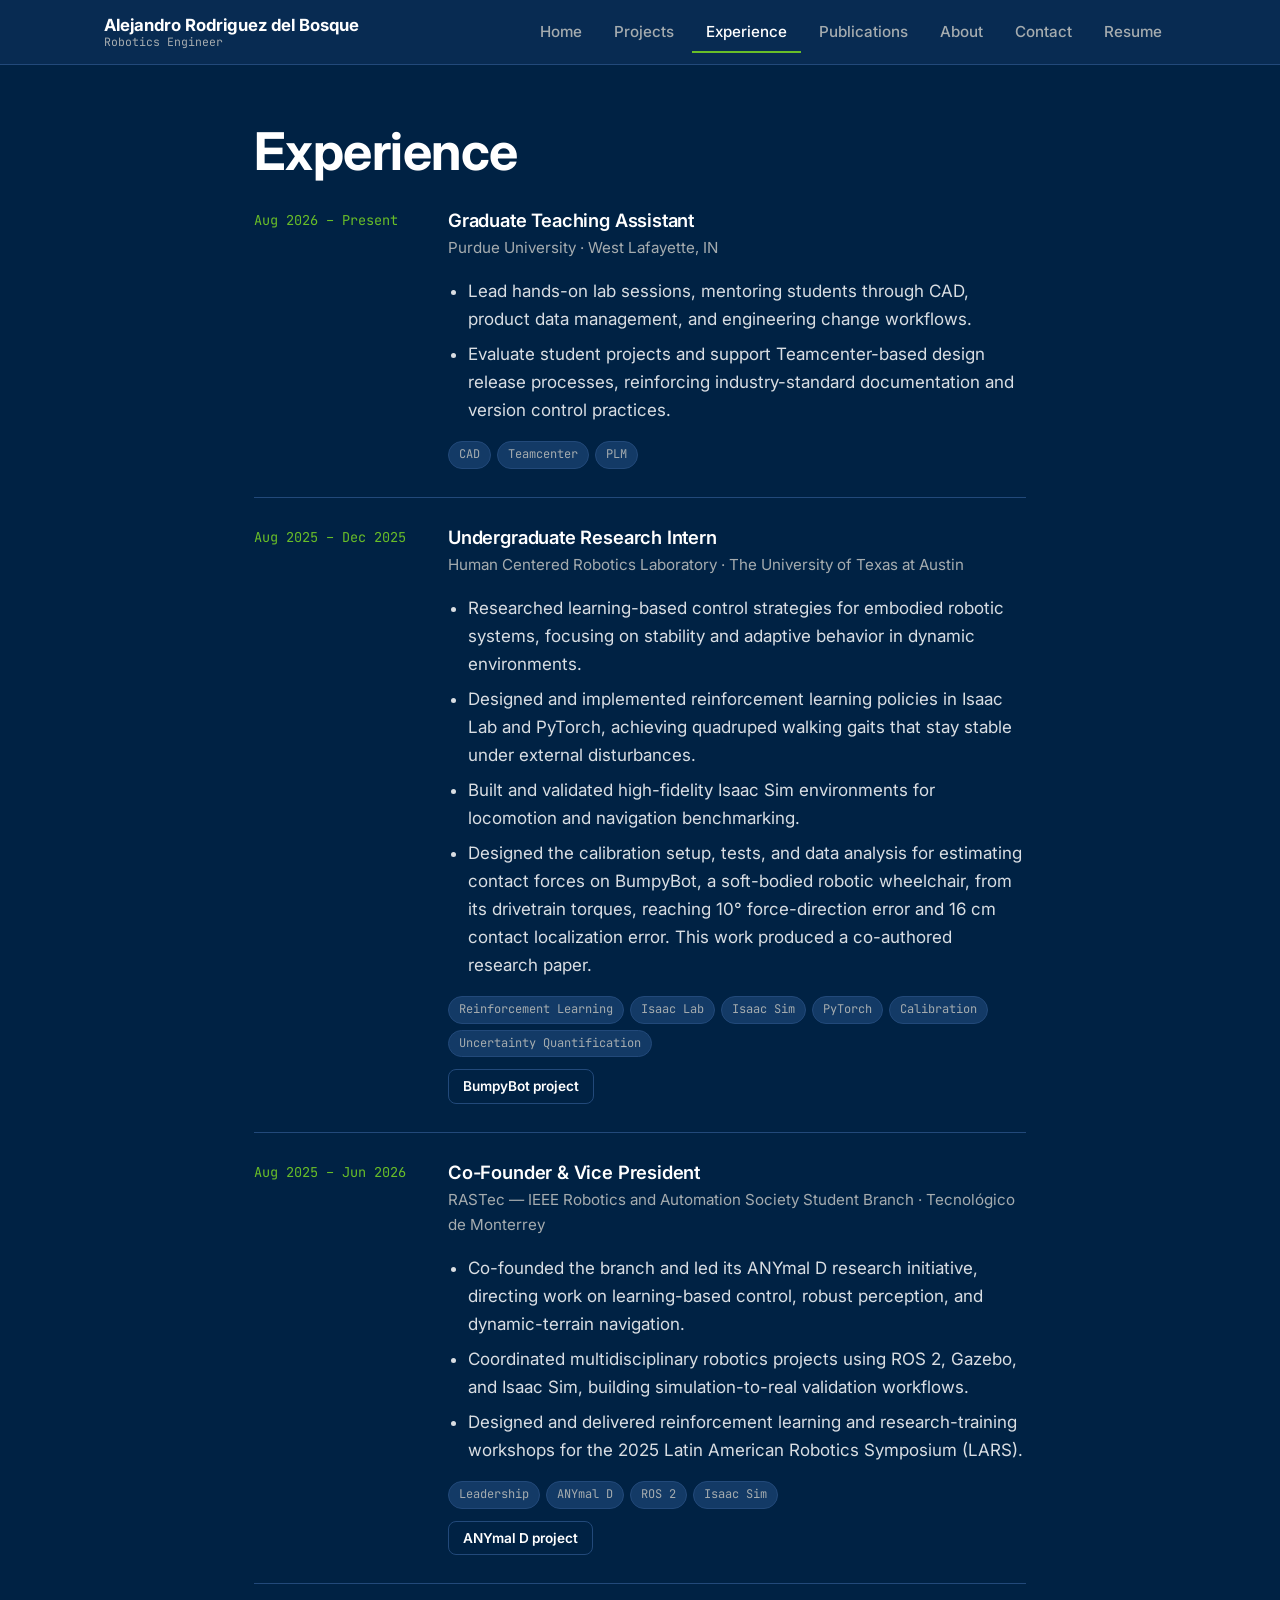
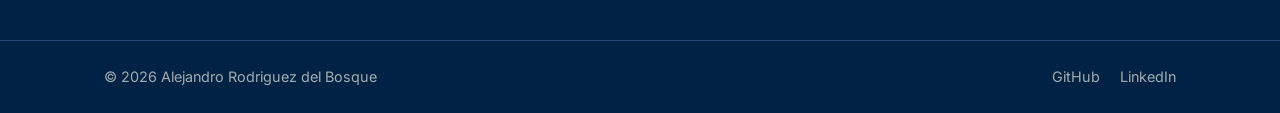
==== experience.html @ 4e6f242a "Added UT Austin Work" ====
<!DOCTYPE html>
<html lang="en">
<head>
  <meta charset="UTF-8">
  <meta name="viewport" content="width=device-width, initial-scale=1.0">
  <title>Experience | Portfolio</title>
  <link rel="preconnect" href="https://fonts.googleapis.com">
  <link rel="preconnect" href="https://fonts.gstatic.com" crossorigin>
  <link href="https://fonts.googleapis.com/css2?family=Inter:wght@400;500;600;700&family=JetBrains+Mono:wght@400;500&display=swap" rel="stylesheet">
  <link rel="stylesheet" href="css/styles.css">
</head>
<body>
  <header id="navbar" class="site-header"></header>

  <main class="section container narrow">
    <h1>Experience</h1>
    <!-- Edit the entries in js/data/experience.js -->
    <div id="experience-list"></div>
  </main>

  <footer id="footer" class="site-footer"></footer>

  <script src="js/data/site.js"></script>
  <script src="js/data/experience.js"></script>
  <script src="js/components.js"></script>
  <script src="js/pages/experience.js"></script>
</body>
</html>
---- css/styles.css ----
/* =====================================================================
   THEME  —  change these values to restyle the whole site.
   ===================================================================== */
:root {
  /* Seahawks palette: College Navy, Action Green, Wolf Grey */
  --bg:        #002244;   /* page background (College Navy) */
  --surface:   #0a2d55;   /* cards, ribbon bar */
  --surface-2: #133a66;   /* hover states, code blocks */
  --border:    #22497a;
  --text:      #ffffff;   /* headings and main text */
  --text-soft: #d9dee3;   /* body paragraphs on project pages */
  --muted:     #a5acaf;   /* secondary text (Wolf Grey) */
  --accent:    #69be28;   /* highlight color: buttons, active link, labels (Action Green) */
  --accent-ink:#002244;   /* text that sits on top of the accent color */

  --font:      "Inter", system-ui, -apple-system, "Segoe UI", sans-serif;
  --font-mono: "JetBrains Mono", ui-monospace, Consolas, monospace;

  --max-width: 1120px;    /* widest the content gets */
  --radius:    10px;      /* corner roundness */
  --nav-height: 64px;
}

/* =====================================================================
   BASE
   ===================================================================== */
*, *::before, *::after { box-sizing: border-box; }

html { scroll-behavior: smooth; scroll-padding-top: calc(var(--nav-height) + 16px); }

body {
  margin: 0;
  background: var(--bg);
  color: var(--text);
  font-family: var(--font);
  font-size: 17px;
  line-height: 1.65;
  -webkit-font-smoothing: antialiased;
  display: flex;
  flex-direction: column;
  min-height: 100vh;
}

main { flex: 1; }

h1, h2, h3 { line-height: 1.2; margin: 0 0 0.5em; letter-spacing: -0.01em; }
h1 { font-size: clamp(2rem, 5vw, 3.25rem); font-weight: 700; }
h2 { font-size: 1.6rem; font-weight: 600; }
h3 { font-size: 1.15rem; font-weight: 600; }
p  { margin: 0 0 1em; }

a { color: var(--accent); text-decoration: none; }
a:hover { text-decoration: underline; }

img { max-width: 100%; display: block; }

.container {
  width: 100%;
  max-width: var(--max-width);
  margin: 0 auto;
  padding: 0 24px;
}
.narrow { max-width: 820px; }

.muted { color: var(--muted); }
.lead  { font-size: 1.2rem; color: var(--muted); max-width: 60ch; }

/* Small uppercase label above headings */
.eyebrow {
  font-family: var(--font-mono);
  font-size: 0.8rem;
  text-transform: uppercase;
  letter-spacing: 0.08em;
  color: var(--accent);
  margin-bottom: 0.5em;
}

/* =====================================================================
   RIBBON BAR (top navigation)
   ===================================================================== */
.site-header {
  position: sticky;
  top: 0;
  z-index: 100;
  background: color-mix(in srgb, var(--surface) 85%, transparent);
  backdrop-filter: blur(10px);
  border-bottom: 1px solid var(--border);
}

.navbar {
  height: var(--nav-height);
  display: flex;
  align-items: center;
  justify-content: space-between;
  gap: 24px;
}

.brand { display: flex; flex-direction: column; line-height: 1.2; color: var(--text); }
.brand:hover { text-decoration: none; }
.brand-name  { font-weight: 700; font-size: 1.05rem; }
.brand-title { font-family: var(--font-mono); font-size: 0.72rem; color: var(--muted); }

.nav-links {
  display: flex;
  gap: 4px;
  list-style: none;
  margin: 0;
  padding: 0;
}
.nav-links a {
  display: block;
  padding: 8px 14px;
  border-radius: 6px;
  color: var(--muted);
  font-weight: 500;
  font-size: 0.95rem;
}
.nav-links a:hover  { color: var(--text); background: var(--surface-2); text-decoration: none; }
.nav-links a.active { color: var(--text); box-shadow: inset 0 -2px 0 var(--accent); border-radius: 0; }

/* Hamburger button: hidden on wide screens */
.nav-toggle {
  display: none;
  background: none;
  border: 0;
  padding: 8px;
  cursor: pointer;
}
.nav-toggle span {
  display: block;
  width: 22px;
  height: 2px;
  margin: 5px 0;
  background: var(--text);
}

/* On small screens the links collapse into a drop-down menu */
@media (max-width: 880px) {
  .nav-toggle { display: block; }
  .nav-links {
    display: none;
    position: absolute;
    top: var(--nav-height);
    left: 0;
    right: 0;
    flex-direction: column;
    padding: 8px 16px 16px;
    background: var(--surface);
    border-bottom: 1px solid var(--border);
  }
  .nav-links.open { display: flex; }
}

/* =====================================================================
   SECTIONS & HERO
   ===================================================================== */
.hero { padding: 96px 24px 64px; }
.hero h1 { max-width: 18ch; }

.section { padding: 56px 24px; }
.section + .section { border-top: 1px solid var(--border); }

.section-head {
  display: flex;
  justify-content: space-between;
  align-items: baseline;
  margin-bottom: 24px;
}

.actions { display: flex; flex-wrap: wrap; gap: 12px; margin-top: 24px; }

/* =====================================================================
   BUTTONS & TAGS
   ===================================================================== */
.btn {
  display: inline-block;
  padding: 10px 20px;
  border-radius: 8px;
  font-weight: 600;
  font-size: 0.95rem;
  border: 1px solid transparent;
  transition: transform 0.15s, background 0.15s;
}
.btn:hover { text-decoration: none; transform: translateY(-1px); }
.btn-primary   { background: var(--accent); color: var(--accent-ink); }
.btn-secondary { border-color: var(--border); color: var(--text); }
.btn-secondary:hover { background: var(--surface-2); }

.tags { display: flex; flex-wrap: wrap; gap: 6px; list-style: none; padding: 0; margin: 12px 0 0; }
.tags li {
  font-family: var(--font-mono);
  font-size: 0.75rem;
  padding: 3px 10px;
  border-radius: 999px;
  background: var(--surface-2);
  border: 1px solid var(--border);
  color: var(--muted);
}

/* =====================================================================
   PROJECT CARDS & GRID
   ===================================================================== */
.grid {
  display: grid;
  grid-template-columns: repeat(auto-fill, minmax(min(300px, 100%), 1fr));
  gap: 24px;
}

.card {
  display: flex;
  flex-direction: column;
  background: var(--surface);
  border: 1px solid var(--border);
  border-radius: var(--radius);
  overflow: hidden;
  color: var(--text);
  transition: transform 0.2s, border-color 0.2s;
}
.card:hover { transform: translateY(-4px); border-color: var(--accent); text-decoration: none; }
.card .media { border-radius: 0; }
.card-body { padding: 20px; }
.card-body p:not(.eyebrow) { color: var(--muted); font-size: 0.95rem; }

/* Images and the "Add image" placeholder share the same shape */
.media {
  width: 100%;
  aspect-ratio: 16 / 9;
  object-fit: cover;
  border-radius: var(--radius);
}
/* imageFit: "contain" — show the whole image (e.g. tall photos) instead of cropping */
.media.contain {
  display: block;
  width: auto;
  max-width: 100%;
  max-height: 75vh;
  aspect-ratio: auto;
  margin: 0 auto;
}
.placeholder {
  display: grid;
  place-items: center;
  background: repeating-linear-gradient(45deg, var(--surface-2) 0 12px, var(--surface) 12px 24px);
  color: var(--muted);
  font-family: var(--font-mono);
  font-size: 0.8rem;
}

/* =====================================================================
   ABOUT & SKILLS
   ===================================================================== */
.about { display: grid; grid-template-columns: 1.2fr 1fr; gap: 48px; }
.about #about-text { color: var(--muted); }
.skills { display: grid; gap: 20px; }
.skill-group h3 { font-size: 0.95rem; margin-bottom: 0; }

@media (max-width: 800px) {
  .about { grid-template-columns: 1fr; gap: 24px; }
}

/* =====================================================================
   PROJECT PAGE
   ===================================================================== */
.back-link { display: inline-block; margin-bottom: 32px; color: var(--muted); font-size: 0.9rem; }
.project-header { margin-bottom: 40px; }

.block { margin: 48px 0; }
.block p, .bullets { color: var(--text-soft); }
.bullets { padding-left: 1.2em; }
.bullets li { margin-bottom: 0.4em; }

figure { margin: 0; }
figcaption { margin-top: 10px; font-size: 0.85rem; color: var(--muted); text-align: center; }

.gallery { display: grid; grid-template-columns: repeat(auto-fill, minmax(min(220px, 100%), 1fr)); gap: 16px; }

/* Horizontal scroll strip; the next item peeks in to hint that it scrolls */
.carousel {
  display: flex;
  gap: 16px;
  overflow-x: auto;
  scroll-snap-type: x mandatory;
  padding-bottom: 12px;
  scrollbar-color: var(--border) transparent;
}
.carousel figure { flex: 0 0 min(80%, 640px); scroll-snap-align: start; }
.carousel .media { object-fit: contain; background: var(--surface); }

.video { position: relative; aspect-ratio: 16 / 9; }
.video iframe { position: absolute; inset: 0; width: 100%; height: 100%; border: 0; border-radius: var(--radius); }

.specs { width: 100%; border-collapse: collapse; font-size: 0.95rem; }
.specs th, .specs td { text-align: left; padding: 10px 12px; border-bottom: 1px solid var(--border); vertical-align: top; }
.specs th { width: 30%; color: var(--muted); font-weight: 500; }

.code {
  background: var(--surface-2);
  border: 1px solid var(--border);
  border-radius: var(--radius);
  padding: 16px 20px;
  overflow-x: auto;
  font-family: var(--font-mono);
  font-size: 0.85rem;
  line-height: 1.6;
}

.pager {
  display: flex;
  justify-content: space-between;
  gap: 16px;
  margin-top: 64px;
  padding-top: 24px;
  border-top: 1px solid var(--border);
}

/* =====================================================================
   EXPERIENCE PAGE
   ===================================================================== */
.experience {
  display: grid;
  grid-template-columns: 170px 1fr;
  gap: 24px;
  padding: 28px 0;
  border-bottom: 1px solid var(--border);
}
.experience:first-child { padding-top: 0; }
.exp-dates { font-family: var(--font-mono); font-size: 0.85rem; color: var(--accent); }
.exp-body h3 { margin-bottom: 0.2em; }
.exp-org { color: var(--muted); font-size: 0.95rem; margin-bottom: 0.8em; }
.exp-body .bullets { color: var(--text-soft); margin-bottom: 1em; }

@media (max-width: 600px) {
  .experience { grid-template-columns: 1fr; gap: 8px; }
}

/* =====================================================================
   PUBLICATIONS PAGE
   ===================================================================== */
.publication {
  display: grid;
  grid-template-columns: 110px 1fr;
  gap: 24px;
  padding: 28px 0;
  border-bottom: 1px solid var(--border);
}
.pub-meta { display: flex; flex-direction: column; gap: 8px; align-items: flex-start; }
.pub-year { font-family: var(--font-mono); font-size: 1.1rem; color: var(--accent); }
.pub-type {
  font-family: var(--font-mono);
  font-size: 0.72rem;
  text-transform: uppercase;
  letter-spacing: 0.06em;
  padding: 2px 8px;
  border: 1px solid var(--border);
  border-radius: 4px;
  color: var(--muted);
}
.pub-body h3 { margin-bottom: 0.4em; }
.pub-authors { color: var(--text-soft); margin-bottom: 0.2em; font-size: 0.95rem; }
.pub-authors strong { color: var(--text); }
.pub-venue { color: var(--muted); font-style: italic; font-size: 0.95rem; margin-bottom: 0.8em; }
.pub-status {
  font-style: normal;
  font-size: 0.8rem;
  padding: 1px 8px;
  margin-left: 6px;
  border-radius: 999px;
  background: color-mix(in srgb, var(--accent) 18%, transparent);
  color: var(--accent);
}
.pub-links { display: flex; flex-wrap: wrap; gap: 8px; margin-top: 12px; }
.btn-small { padding: 5px 14px; font-size: 0.85rem; }

.abstract summary { cursor: pointer; color: var(--accent); font-size: 0.9rem; }
.abstract p { color: var(--text-soft); font-size: 0.95rem; margin-top: 0.8em; }

@media (max-width: 600px) {
  .publication { grid-template-columns: 1fr; gap: 8px; }
  .pub-meta { flex-direction: row; align-items: center; }
}

/* =====================================================================
   FOOTER
   ===================================================================== */
.site-footer { border-top: 1px solid var(--border); padding: 24px 0; color: var(--muted); font-size: 0.9rem; }
.footer-inner { display: flex; justify-content: space-between; flex-wrap: wrap; gap: 12px; }
.footer-links { display: flex; gap: 20px; }
.footer-links a { color: var(--muted); }
.footer-links a:hover { color: var(--text); }
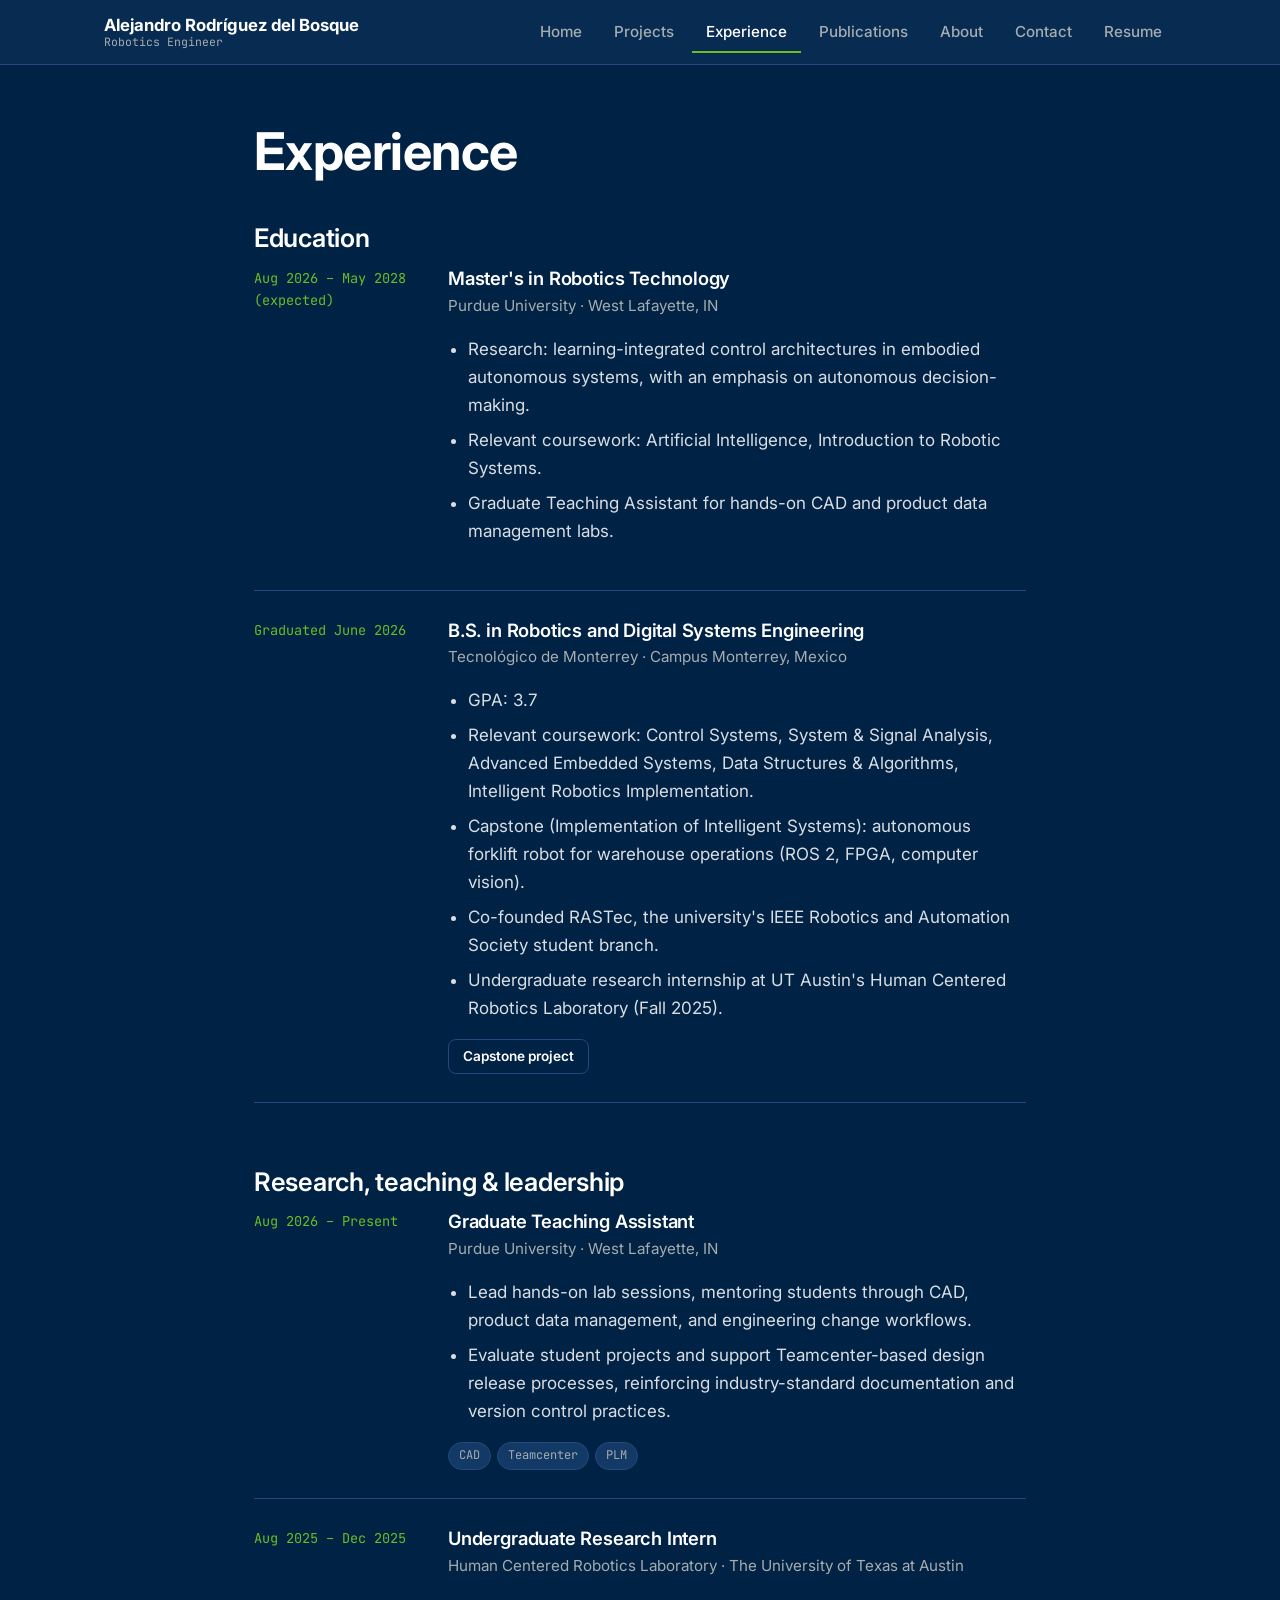
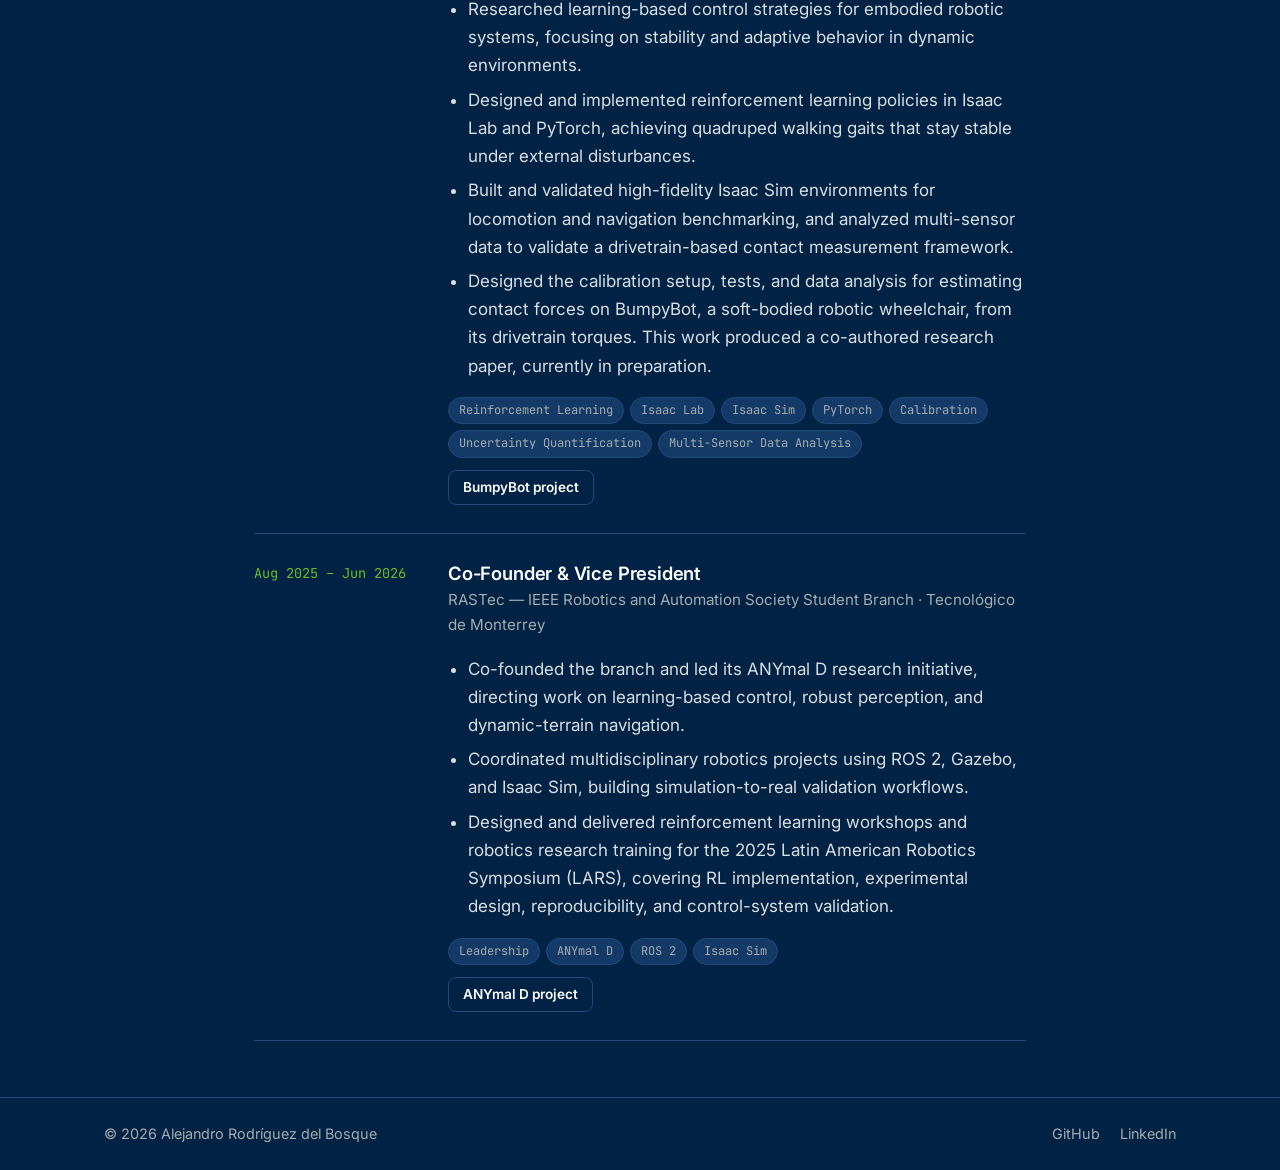
==== commit d9cad045: "Filled out more information" ====
--- a/experience.html
+++ b/experience.html
@@ -14,13 +14,24 @@
 
   <main class="section container narrow">
     <h1>Experience</h1>
-    <!-- Edit the entries in js/data/experience.js -->
-    <div id="experience-list"></div>
+
+    <section class="page-section">
+      <h2>Education</h2>
+      <!-- Edit the entries in js/data/education.js -->
+      <div id="education-list"></div>
+    </section>
+
+    <section class="page-section">
+      <h2>Research, teaching &amp; leadership</h2>
+      <!-- Edit the entries in js/data/experience.js -->
+      <div id="experience-list"></div>
+    </section>
   </main>
 
   <footer id="footer" class="site-footer"></footer>
 
   <script src="js/data/site.js"></script>
+  <script src="js/data/education.js"></script>
   <script src="js/data/experience.js"></script>
   <script src="js/components.js"></script>
   <script src="js/pages/experience.js"></script>
--- a/css/styles.css
+++ b/css/styles.css
@@ -324,6 +324,8 @@
   border-bottom: 1px solid var(--border);
 }
 .experience:first-child { padding-top: 0; }
+.page-section { margin-top: 40px; }
+.page-section + .page-section { margin-top: 64px; }
 .exp-dates { font-family: var(--font-mono); font-size: 0.85rem; color: var(--accent); }
 .exp-body h3 { margin-bottom: 0.2em; }
 .exp-org { color: var(--muted); font-size: 0.95rem; margin-bottom: 0.8em; }
